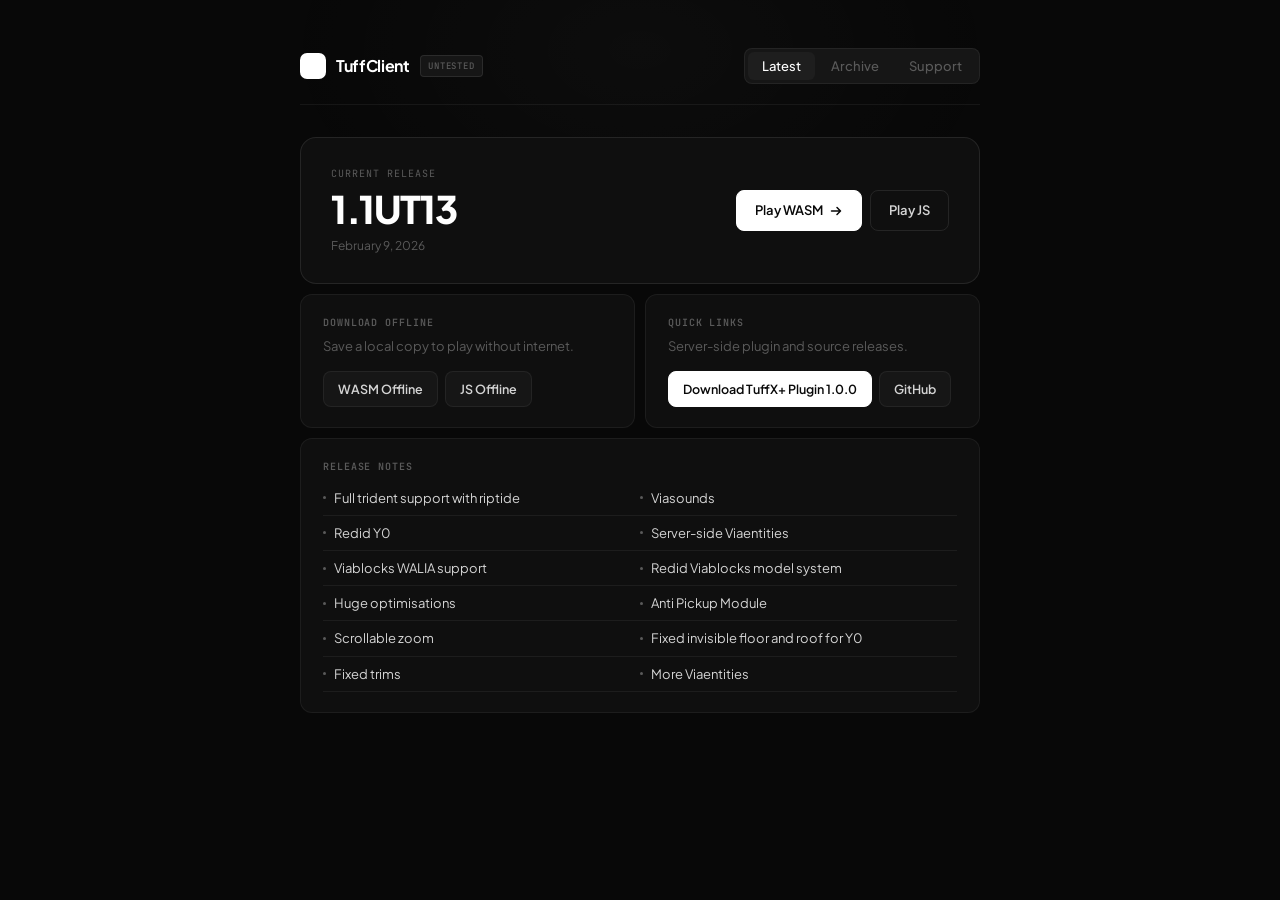
==== index.html @ ddded9ca "Update download link for TuffX+ Plugin" ====
<!doctype html>
<html lang="en">
<head>
  <title>TuffClient</title>
  <meta charset="utf-8" />
  <meta name="viewport" content="width=device-width, initial-scale=1" />
  <link href="https://fonts.googleapis.com/css2?family=Plus+Jakarta+Sans:wght@400;500;600;700;800&family=JetBrains+Mono:wght@400;500&display=swap" rel="stylesheet">
  <link rel="stylesheet" href="files.css" />
  <script>
    window.va = window.va || function () { (window.vaq = window.vaq || []).push(arguments); };
  </script>
  <script defer src="/_vercel/insights/script.js"></script>
</head>
<body>

  <div class="container">
    <header class="header">
      <div class="logo-row">
        <div class="logo-icon"></div>
        <span class="logo">TuffClient</span>
        <span class="logo-pill">UNTESTED</span>
      </div>
      <nav class="nav">
        <button class="nav-btn active" data-section="latest">Latest</button>
        <button class="nav-btn" data-section="archive">Archive</button>
        <button class="nav-btn" data-section="support">Support</button>
      </nav>
    </header>

    <main>

      <section id="latest" class="section active">

        <div class="release-banner">
          <div class="release-banner-left">
            <div class="release-eyebrow">Current release</div>
            <div class="release-ver">1.1UT13</div>
            <div class="release-date">February 9, 2026</div>
          </div>
          <div class="release-actions">
            <a href="files/1_1UT13/WASM/" class="btn btn-primary">
              Play WASM
              <svg width="14" height="14" viewBox="0 0 14 14" fill="none"><path d="M2.5 7h9M8 3.5L11.5 7 8 10.5" stroke="currentColor" stroke-width="1.5" stroke-linecap="round" stroke-linejoin="round"/></svg>
            </a>
            <a href="files/1_1UT13/JS/" class="btn btn-ghost">Play JS</a>
          </div>
        </div>

        <div class="two-col">
          <div class="card">
            <div class="card-title">Download Offline</div>
            <p class="card-desc">Save a local copy to play without internet.</p>
            <div class="btn-group">
              <a href="files/1_1UT13/WASM/Tuff_Client_Offline_WASM.html" download class="btn btn-sm">WASM Offline</a>
              <a href="files/1_1UT13/JS/Tuff_Client_JS.html" download class="btn btn-sm">JS Offline</a>
            </div>
          </div>
          <div class="card">
            <div class="card-title">Quick Links</div>
            <p class="card-desc">Server-side plugin and source releases.</p>
            <div class="btn-group">
              <a href="https://github.com/TuffNetwork/TuffXPlus/releases/download/1.0.0/TuffXPlus-1.0.0.jar" download class="btn btn-sm btn-sm--accent">Download TuffX+ Plugin 1.0.0</a>
              <a href="https://github.com/TuffNetwork/Tuff-Client-Builds/releases/tag/1.1UT13" class="btn btn-sm">GitHub</a>
            </div>
          </div>
        </div>

        <div class="card card--notes">
          <div class="card-title">Release Notes</div>
          <ul class="notes">
            <li>Full trident support with riptide</li>
            <li>Redid Y0</li>
            <li>Viablocks WALIA support</li>
            <li>Huge optimisations</li>
            <li>Scrollable zoom</li>
            <li>Fixed trims</li>
            <li>Viasounds</li>
            <li>Server-side Viaentities</li>
            <li>Redid Viablocks model system</li>
            <li>Anti Pickup Module</li>
            <li>Fixed invisible floor and roof for Y0</li>
            <li>More Viaentities</li>
          </ul>
        </div>

      </section>

      <section id="archive" class="section">
        <div class="section-heading">Archived Builds</div>
        <div class="archive-list">
          <a href="files/1_1UT12/WASM/" class="archive-row"><span class="av">1.1UT12</span><span class="at">WASM</span><span class="aa">↗</span></a>
          <a href="files/1_1UT11/WASM/" class="archive-row"><span class="av">1.1UT11</span><span class="at">WASM</span><span class="aa">↗</span></a>
          <a href="files/1_1UD10/WASM/" class="archive-row"><span class="av">1.1UD10</span><span class="at">WASM</span><span class="aa">↗</span></a>
          <a href="files/1_1UT9/WASM/"  class="archive-row"><span class="av">1.1UT9</span><span class="at">WASM</span><span class="aa">↗</span></a>
          <a href="files/1_1UT8/WASM/"  class="archive-row"><span class="av">1.1UT8</span><span class="at">WASM</span><span class="aa">↗</span></a>
          <a href="files/1_1UT7/WASM/"  class="archive-row"><span class="av">1.1UT7</span><span class="at">WASM</span><span class="aa">↗</span></a>
          <a href="files/1_1UT6/WASM/"  class="archive-row"><span class="av">1.1UT6</span><span class="at">WASM</span><span class="aa">↗</span></a>
          <a href="files/1_1UT6/JS/"    class="archive-row"><span class="av">1.1UT6</span><span class="at">JS</span><span class="aa">↗</span></a>
          <a href="files/1_1UT5/WASM/"  class="archive-row"><span class="av">1.1UT5</span><span class="at">WASM</span><span class="aa">↗</span></a>
          <a href="files/1_1UT5/JS/"    class="archive-row"><span class="av">1.1UT5</span><span class="at">JS</span><span class="aa">↗</span></a>
        </div>
      </section>

      <section id="support" class="section">
        <div class="section-heading">Support</div>
        <div class="support-list">
          <div class="support-card">
            <div class="support-card-top">
              <div class="support-card-title">Having Issues?</div>
            </div>
            <p>Errors or broken behaviour? Clearing your browser cookies usually fixes it.</p>
            <a href="https://support.google.com/accounts/answer/32050?hl=en&co=GENIE.Platform%3DDesktop" class="btn btn-sm">Clear Cookies Guide</a>
          </div>
          <div class="support-card">
            <div class="support-card-top">
              <div class="support-card-title">Report Bugs</div>
            </div>
            <p>Found something broken? Let us know on Discord.</p>
            <a href="https://discord.com/invite/7UnXG6bE3b" class="btn btn-sm btn-sm--accent">Join Discord</a>
          </div>
          <div class="support-card">
            <div class="support-card-top">
              <div class="support-card-title">Self-Hosting</div>
            </div>
            <p>Want to host your own TuffClient instance?</p>
            <a href="https://github.com/TuffNetwork/BrickTesting" class="btn btn-sm">View on GitHub</a>
          </div>
        </div>
      </section>

    </main>
  </div>

  <script>
    document.querySelectorAll('.nav-btn').forEach(function(btn) {
      btn.addEventListener('click', function() {
        document.querySelectorAll('.nav-btn').forEach(function(b) { b.classList.remove('active'); });
        document.querySelectorAll('.section').forEach(function(s) { s.classList.remove('active'); });
        btn.classList.add('active');
        document.getElementById(btn.dataset.section).classList.add('active');
      });
    });

    if ('serviceWorker' in navigator) {
      var swReady = navigator.serviceWorker.register('/sw.js').then(function() {
        if (navigator.serviceWorker.controller) return;
        return new Promise(function(r) {
          navigator.serviceWorker.addEventListener('controllerchange', r, { once: true });
        });
      });
      document.addEventListener('click', function(e) {
        var link = e.target.closest('a[href*="/files/"]');
        if (!link) return;
        e.preventDefault();
        swReady.then(function() { location.href = link.href; });
      });
    }
  </script>
</body>
</html>
---- files.css ----
@import url('https://fonts.googleapis.com/css2?family=Plus+Jakarta+Sans:wght@400;500;600;700;800&family=JetBrains+Mono:wght@400;500&display=swap');

:root {
    --bg:           #080808;
    --surface:      #0f0f0f;
    --surface-2:    #161616;
    --surface-3:    #1e1e1e;
    --border:       rgba(255,255,255,0.06);
    --border-mid:   rgba(255,255,255,0.09);
    --border-hover: rgba(255,255,255,0.14);

    --text:         #d4d4d4;
    --text-muted:   #5a5a5a;
    --text-dim:     #333;
    --text-invert:  #080808;

    --white:        #ffffff;
    --off-white:    #e8e8e8;

    --r:      8px;
    --r-lg:   12px;
    --r-xl:   16px;
    --ease:   0.16s ease;
}

*, *::before, *::after { box-sizing: border-box; margin: 0; padding: 0; }
html { -webkit-font-smoothing: antialiased; }

body {
    min-height: 100vh;
    background: var(--bg);
    font-family: 'Plus Jakarta Sans', system-ui, sans-serif;
    color: var(--text);
    line-height: 1.6;
    display: flex;
    justify-content: center;
    align-items: flex-start;
    padding: 48px 20px 80px;
    position: relative;
}

body::before {
    content: '';
    position: fixed;
    top: -200px;
    left: 50%;
    transform: translateX(-50%);
    width: 800px;
    height: 500px;
    background: radial-gradient(ellipse at center, rgba(255,255,255,0.025) 0%, transparent 65%);
    pointer-events: none;
}

.container {
    width: 100%;
    max-width: 680px;
    animation: up 0.4s cubic-bezier(0.22,1,0.36,1) both;
}

@keyframes up {
    from { opacity: 0; transform: translateY(14px); }
    to   { opacity: 1; transform: translateY(0); }
}

.header {
    display: flex;
    align-items: center;
    justify-content: space-between;
    margin-bottom: 32px;
    padding-bottom: 20px;
    border-bottom: 1px solid var(--border);
    gap: 12px;
    flex-wrap: wrap;
}

.logo-row {
    display: flex;
    align-items: center;
    gap: 10px;
}

.logo-icon {
    width: 26px;
    height: 26px;
    border-radius: 7px;
    background: var(--white);
    flex-shrink: 0;
}

.logo {
    font-size: 16px;
    font-weight: 700;
    color: var(--white);
    letter-spacing: -0.02em;
}

.logo-pill {
    font-family: 'JetBrains Mono', monospace;
    font-size: 9px;
    font-weight: 500;
    letter-spacing: 0.1em;
    color: var(--text-muted);
    background: var(--surface-2);
    border: 1px solid var(--border-mid);
    padding: 3px 7px;
    border-radius: 4px;
    text-transform: uppercase;
}

.nav {
    display: flex;
    gap: 2px;
    background: var(--surface-2);
    border: 1px solid var(--border);
    border-radius: var(--r);
    padding: 3px;
}

.nav-btn {
    appearance: none;
    background: transparent;
    border: none;
    padding: 6px 14px;
    font-family: 'Plus Jakarta Sans', sans-serif;
    font-size: 13px;
    font-weight: 500;
    color: var(--text-muted);
    border-radius: 6px;
    cursor: pointer;
    transition: background var(--ease), color var(--ease);
    white-space: nowrap;
}

.nav-btn:hover { color: var(--text); }

.nav-btn.active {
    background: var(--surface-3);
    color: var(--white);
}

.section { display: none; }
.section.active {
    display: block;
    animation: sectionIn 0.2s ease both;
}

@keyframes sectionIn {
    from { opacity: 0; transform: translateY(4px); }
    to   { opacity: 1; transform: translateY(0); }
}

.release-banner {
    background: var(--surface);
    border: 1px solid var(--border-mid);
    border-radius: var(--r-xl);
    padding: 28px 30px;
    display: flex;
    align-items: center;
    justify-content: space-between;
    gap: 20px;
    margin-bottom: 10px;
    flex-wrap: wrap;
    position: relative;
    overflow: hidden;
}

.release-banner::after {
    content: '';
    position: absolute;
    top: -1px; left: 0; right: 0;
    height: 1px;
    background: linear-gradient(90deg, transparent 10%, rgba(255,255,255,0.1) 50%, transparent 90%);
}

.release-eyebrow {
    font-family: 'JetBrains Mono', monospace;
    font-size: 10px;
    letter-spacing: 0.1em;
    text-transform: uppercase;
    color: var(--text-muted);
    margin-bottom: 8px;
}

.release-ver {
    font-size: 38px;
    font-weight: 800;
    color: var(--white);
    letter-spacing: -0.03em;
    line-height: 1;
    margin-bottom: 8px;
}

.release-date {
    font-size: 12px;
    color: var(--text-muted);
    font-weight: 400;
}

.release-actions {
    display: flex;
    gap: 8px;
    flex-shrink: 0;
    align-items: center;
}

.two-col {
    display: grid;
    grid-template-columns: 1fr 1fr;
    gap: 10px;
    margin-bottom: 10px;
}

.card {
    background: var(--surface);
    border: 1px solid var(--border);
    border-radius: var(--r-lg);
    padding: 20px 22px;
    transition: border-color var(--ease);
}

.card:hover { border-color: var(--border-mid); }

.card--notes { margin-bottom: 0; }

.card-title {
    font-size: 12px;
    font-weight: 600;
    color: var(--white);
    letter-spacing: 0.01em;
    margin-bottom: 6px;
    text-transform: uppercase;
    font-family: 'JetBrains Mono', monospace;
    font-size: 10px;
    letter-spacing: 0.09em;
    color: var(--text-muted);
}

.card-desc {
    font-size: 13px;
    color: var(--text-muted);
    margin-bottom: 14px;
    font-weight: 400;
    line-height: 1.5;
}

.btn-group {
    display: flex;
    gap: 7px;
    flex-wrap: wrap;
}

.notes {
    list-style: none;
    columns: 2;
    column-gap: 0;
}

.notes li {
    font-size: 13px;
    color: var(--text);
    padding: 8px 16px 8px 0;
    border-bottom: 1px solid var(--border);
    break-inside: avoid;
    display: flex;
    align-items: center;
    gap: 8px;
    line-height: 1.4;
    transition: color var(--ease);
}

.notes li:hover { color: var(--white); }

.notes li::before {
    content: '';
    width: 3px;
    height: 3px;
    border-radius: 50%;
    background: var(--text-muted);
    flex-shrink: 0;
}

.btn {
    display: inline-flex;
    align-items: center;
    gap: 6px;
    padding: 9px 18px;
    font-family: 'Plus Jakarta Sans', sans-serif;
    font-size: 13px;
    font-weight: 600;
    text-decoration: none;
    border-radius: var(--r);
    border: 1px solid transparent;
    white-space: nowrap;
    cursor: pointer;
    transition: background var(--ease), border-color var(--ease), color var(--ease), box-shadow var(--ease), transform 0.12s ease;
}

.btn:active { transform: scale(0.97); }

.btn-primary {
    background: var(--white);
    color: var(--text-invert);
    border-color: var(--white);
}

.btn-primary:hover {
    background: var(--off-white);
    box-shadow: 0 0 28px rgba(255,255,255,0.1);
}

.btn-ghost {
    background: transparent;
    color: var(--text);
    border-color: var(--border-mid);
}

.btn-ghost:hover {
    background: var(--surface-2);
    border-color: var(--border-hover);
}

.btn-sm {
    padding: 7px 14px;
    font-size: 12.5px;
    background: var(--surface-2);
    color: var(--text);
    border-color: var(--border);
    border-radius: var(--r);
}

.btn-sm:hover {
    background: var(--surface-3);
    border-color: var(--border-mid);
    transform: translateY(-1px);
}

.btn-sm--accent {
    background: var(--white);
    color: var(--text-invert);
    border-color: var(--white);
}

.btn-sm--accent:hover {
    background: var(--off-white);
    box-shadow: 0 0 20px rgba(255,255,255,0.08);
}

.section-heading {
    font-size: 11px;
    font-family: 'JetBrains Mono', monospace;
    letter-spacing: 0.1em;
    text-transform: uppercase;
    color: var(--text-muted);
    margin-bottom: 14px;
}

.archive-list {
    background: var(--surface);
    border: 1px solid var(--border);
    border-radius: var(--r-lg);
    overflow: hidden;
}

.archive-row {
    display: flex;
    align-items: center;
    padding: 14px 20px;
    border-bottom: 1px solid var(--border);
    text-decoration: none;
    transition: background var(--ease);
    gap: 12px;
}

.archive-row:last-child { border-bottom: none; }

.archive-row:hover { background: var(--surface-2); }

.archive-row:hover .aa { opacity: 1; color: var(--white); }

.av {
    font-family: 'JetBrains Mono', monospace;
    font-size: 13px;
    font-weight: 500;
    color: var(--white);
    flex: 1;
}

.at {
    font-family: 'JetBrains Mono', monospace;
    font-size: 11px;
    color: var(--text-muted);
    background: var(--surface-2);
    border: 1px solid var(--border);
    padding: 2px 8px;
    border-radius: 4px;
    letter-spacing: 0.06em;
}

.aa {
    font-size: 14px;
    color: var(--text-dim);
    opacity: 0.4;
    transition: color var(--ease), opacity var(--ease);
    margin-left: 4px;
}

.support-list {
    display: flex;
    flex-direction: column;
    gap: 8px;
}

.support-card {
    background: var(--surface);
    border: 1px solid var(--border);
    border-radius: var(--r-lg);
    padding: 20px 22px;
    transition: border-color var(--ease);
}

.support-card:hover { border-color: var(--border-mid); }

.support-card-title {
    font-size: 14px;
    font-weight: 700;
    color: var(--white);
    margin-bottom: 6px;
    letter-spacing: -0.01em;
}

.support-card p {
    font-size: 13px;
    color: var(--text-muted);
    margin-bottom: 14px;
    line-height: 1.55;
    font-weight: 400;
}

@media (max-width: 520px) {
    body { padding: 24px 16px 60px; }
    .two-col { grid-template-columns: 1fr; }
    .notes { columns: 1; }
    .header { flex-direction: column; align-items: flex-start; }
    .release-banner { flex-direction: column; align-items: flex-start; }
    .release-ver { font-size: 28px; }
}
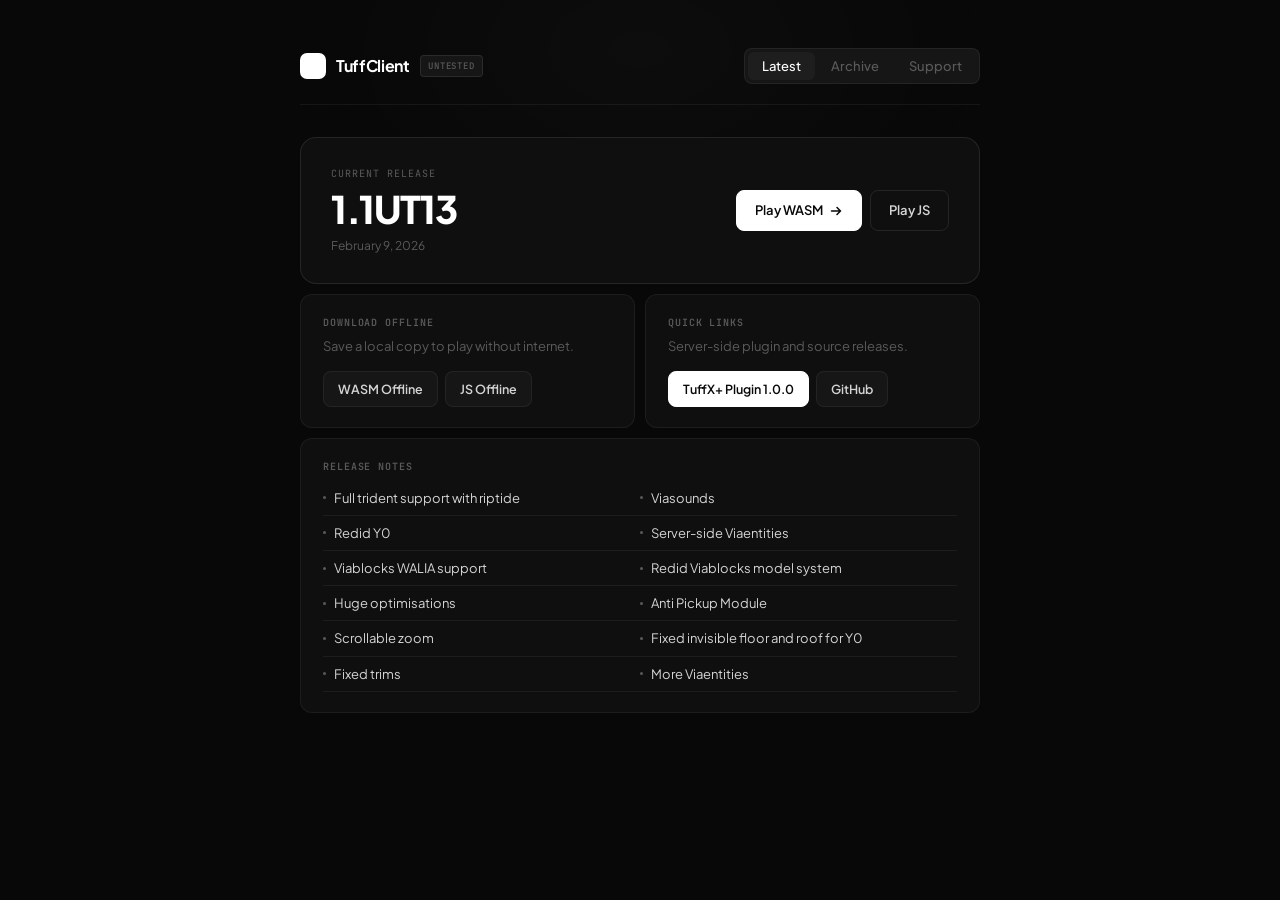
==== commit fe48fbf5: "Update index.html" ====
--- a/index.html
+++ b/index.html
@@ -59,7 +59,7 @@
             <div class="card-title">Quick Links</div>
             <p class="card-desc">Server-side plugin and source releases.</p>
             <div class="btn-group">
-              <a href="https://github.com/TuffNetwork/TuffXPlus/releases/download/1.0.0/TuffXPlus-1.0.0.jar" download class="btn btn-sm btn-sm--accent">Download TuffX+ Plugin 1.0.0</a>
+              <a href="https://github.com/TuffNetwork/TuffXPlus/releases/download/1.0.0/TuffXPlus-1.0.0.jar" download class="btn btn-sm btn-sm--accent">TuffX+ Plugin 1.0.0</a>
               <a href="https://github.com/TuffNetwork/Tuff-Client-Builds/releases/tag/1.1UT13" class="btn btn-sm">GitHub</a>
             </div>
           </div>
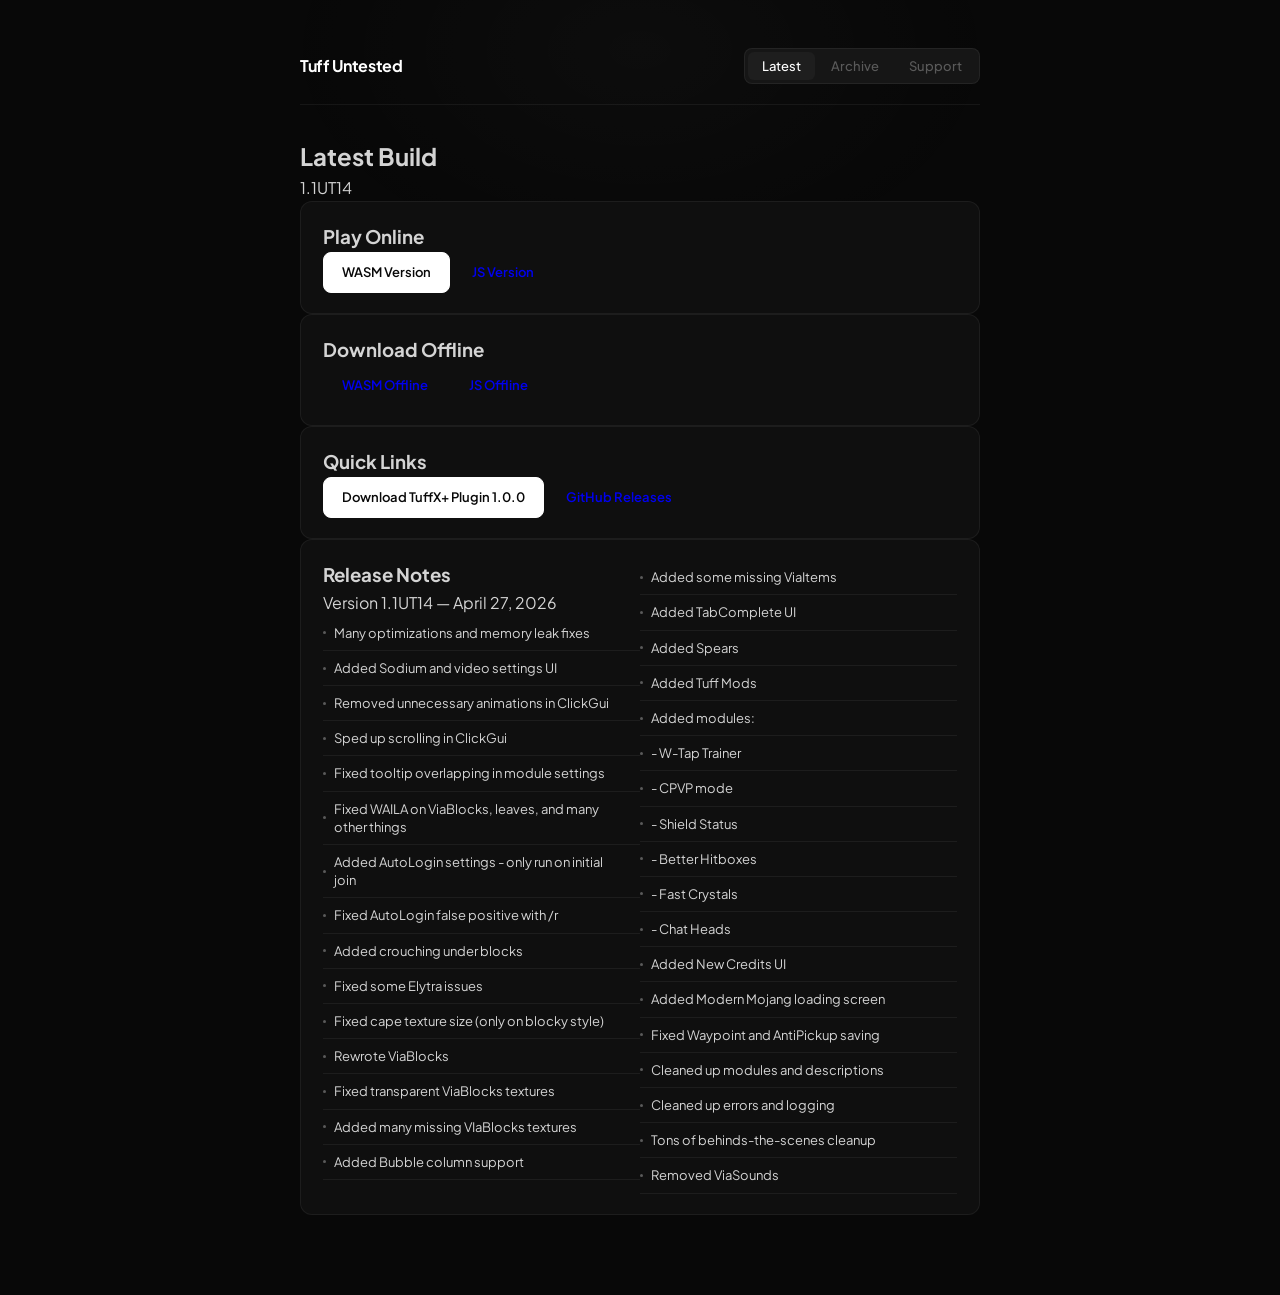
==== commit 3c06a652: "UT14!!!" ====
--- a/index.html
+++ b/index.html
@@ -1,25 +1,17 @@
 <!doctype html>
 <html lang="en">
+
 <head>
   <title>TuffClient</title>
   <meta charset="utf-8" />
-  <meta name="viewport" content="width=device-width, initial-scale=1" />
-  <link href="https://fonts.googleapis.com/css2?family=Plus+Jakarta+Sans:wght@400;500;600;700;800&family=JetBrains+Mono:wght@400;500&display=swap" rel="stylesheet">
-  <link rel="stylesheet" href="files.css" />
-  <script>
-    window.va = window.va || function () { (window.vaq = window.vaq || []).push(arguments); };
-  </script>
-  <script defer src="/_vercel/insights/script.js"></script>
+  <link href="https://fonts.googleapis.com/css2?family=Inter:wght@400;500;600&display=swap" rel="stylesheet">
+  <link type="text/css" rel="stylesheet" href="files.css" />
 </head>
+
 <body>
-
   <div class="container">
     <header class="header">
-      <div class="logo-row">
-        <div class="logo-icon"></div>
-        <span class="logo">TuffClient</span>
-        <span class="logo-pill">UNTESTED</span>
-      </div>
+      <h1 class="logo">Tuff Untested</h1>
       <nav class="nav">
         <button class="nav-btn active" data-section="latest">Latest</button>
         <button class="nav-btn" data-section="archive">Archive</button>
@@ -28,133 +20,185 @@
     </header>
 
     <main>
-
       <section id="latest" class="section active">
-
-        <div class="release-banner">
-          <div class="release-banner-left">
-            <div class="release-eyebrow">Current release</div>
-            <div class="release-ver">1.1UT13</div>
-            <div class="release-date">February 9, 2026</div>
-          </div>
-          <div class="release-actions">
-            <a href="files/1_1UT13/WASM/" class="btn btn-primary">
-              Play WASM
-              <svg width="14" height="14" viewBox="0 0 14 14" fill="none"><path d="M2.5 7h9M8 3.5L11.5 7 8 10.5" stroke="currentColor" stroke-width="1.5" stroke-linecap="round" stroke-linejoin="round"/></svg>
-            </a>
-            <a href="files/1_1UT13/JS/" class="btn btn-ghost">Play JS</a>
-          </div>
-        </div>
-
-        <div class="two-col">
-          <div class="card">
-            <div class="card-title">Download Offline</div>
-            <p class="card-desc">Save a local copy to play without internet.</p>
-            <div class="btn-group">
-              <a href="files/1_1UT13/WASM/Tuff_Client_Offline_WASM.html" download class="btn btn-sm">WASM Offline</a>
-              <a href="files/1_1UT13/JS/Tuff_Client_JS.html" download class="btn btn-sm">JS Offline</a>
-            </div>
-          </div>
-          <div class="card">
-            <div class="card-title">Quick Links</div>
-            <p class="card-desc">Server-side plugin and source releases.</p>
-            <div class="btn-group">
-              <a href="https://github.com/TuffNetwork/TuffXPlus/releases/download/1.0.0/TuffXPlus-1.0.0.jar" download class="btn btn-sm btn-sm--accent">TuffX+ Plugin 1.0.0</a>
-              <a href="https://github.com/TuffNetwork/Tuff-Client-Builds/releases/tag/1.1UT13" class="btn btn-sm">GitHub</a>
-            </div>
-          </div>
-        </div>
-
-        <div class="card card--notes">
-          <div class="card-title">Release Notes</div>
-          <ul class="notes">
-            <li>Full trident support with riptide</li>
-            <li>Redid Y0</li>
-            <li>Viablocks WALIA support</li>
-            <li>Huge optimisations</li>
-            <li>Scrollable zoom</li>
-            <li>Fixed trims</li>
-            <li>Viasounds</li>
-            <li>Server-side Viaentities</li>
-            <li>Redid Viablocks model system</li>
-            <li>Anti Pickup Module</li>
-            <li>Fixed invisible floor and roof for Y0</li>
-            <li>More Viaentities</li>
+        <div class="section-header">
+          <h2>Latest Build</h2>
+          <span class="badge">1.1UT14</span>
+        </div>
+        
+        <div class="card">
+          <h3>Play Online</h3>
+          <div class="link-group">
+            <a href="files/1_1UT14/WASM/" class="btn btn-primary">WASM Version</a>
+            <a href="files/1_1UT14/JS/" class="btn btn-secondary">JS Version</a>
+          </div>
+        </div>
+
+        <div class="card">
+          <h3>Download Offline</h3>
+          <div class="link-group">
+            <a href="files/1_1UT14/WASM/Tuff_Client_Offline_WASM.html" download class="btn btn-secondary">WASM Offline</a>
+            <a href="files/1_1UT14/JS/Tuff_Client_JS.html" download class="btn btn-secondary">JS Offline</a>
+          </div>
+        </div>
+
+        <div class="card">
+          <h3>Quick Links</h3>
+          <div class="link-group">
+            <a href="https://github.com/TuffNetwork/TuffXPlus/releases/download/1.0.0/TuffXPlus-1.0.0.jar" download class="btn btn-primary">Download TuffX+ Plugin 1.0.0</a>
+            <a href="https://github.com/TuffNetwork/Tuff-Client-Builds/releases/tag/1.1UT14" class="btn btn-secondary">GitHub Releases</a>
+          </div>
+        </div>
+
+        <div class="card notes">
+          <h3>Release Notes</h3>
+          <p class="version-info">Version 1.1UT14 — April 27, 2026</p>
+          <ul>
+            <li>Many optimizations and memory leak fixes</li>
+            <li>Added Sodium and video settings UI</li>
+            <li>Removed unnecessary animations in ClickGui</li>
+            <li>Sped up scrolling in ClickGui</li>
+            <li>Fixed tooltip overlapping in module settings</li>
+            <li>Fixed WAILA on ViaBlocks, leaves, and many other things</li>
+            <li>Added AutoLogin settings - only run on initial join</li>
+            <li>Fixed AutoLogin false positive with /r</li>
+            <li>Added crouching under blocks</li>
+            <li>Fixed some Elytra issues</li>
+            <li>Fixed cape texture size (only on blocky style)</li>
+            <li>Rewrote ViaBlocks</li>
+            <li>Fixed transparent ViaBlocks textures</li>
+            <li>Added many missing VIaBlocks textures</li>
+            <li>Added Bubble column support</li>
+            <li>Added some missing ViaItems</li>
+            <li>Added TabComplete UI</li>
+            <li>Added Spears</li>
+            <li>Added Tuff Mods</li>
+            <li>Added modules:</li>
+            <li>- W-Tap Trainer</li>
+            <li>- CPVP mode</li>
+            <li>- Shield Status</li>
+            <li>- Better Hitboxes</li>
+            <li>- Fast Crystals</li>
+            <li>- Chat Heads</li>
+            <li>Added New Credits UI</li>
+            <li>Added Modern Mojang loading screen</li>
+            <li>Fixed Waypoint and AntiPickup saving</li>
+            <li>Cleaned up modules and descriptions</li>
+            <li>Cleaned up errors and logging</li>
+            <li>Tons of behinds-the-scenes cleanup</li>
+            <li>Removed ViaSounds</li>
           </ul>
         </div>
 
       </section>
 
       <section id="archive" class="section">
-        <div class="section-heading">Archived Builds</div>
-        <div class="archive-list">
-          <a href="files/1_1UT12/WASM/" class="archive-row"><span class="av">1.1UT12</span><span class="at">WASM</span><span class="aa">↗</span></a>
-          <a href="files/1_1UT11/WASM/" class="archive-row"><span class="av">1.1UT11</span><span class="at">WASM</span><span class="aa">↗</span></a>
-          <a href="files/1_1UD10/WASM/" class="archive-row"><span class="av">1.1UD10</span><span class="at">WASM</span><span class="aa">↗</span></a>
-          <a href="files/1_1UT9/WASM/"  class="archive-row"><span class="av">1.1UT9</span><span class="at">WASM</span><span class="aa">↗</span></a>
-          <a href="files/1_1UT8/WASM/"  class="archive-row"><span class="av">1.1UT8</span><span class="at">WASM</span><span class="aa">↗</span></a>
-          <a href="files/1_1UT7/WASM/"  class="archive-row"><span class="av">1.1UT7</span><span class="at">WASM</span><span class="aa">↗</span></a>
-          <a href="files/1_1UT6/WASM/"  class="archive-row"><span class="av">1.1UT6</span><span class="at">WASM</span><span class="aa">↗</span></a>
-          <a href="files/1_1UT6/JS/"    class="archive-row"><span class="av">1.1UT6</span><span class="at">JS</span><span class="aa">↗</span></a>
-          <a href="files/1_1UT5/WASM/"  class="archive-row"><span class="av">1.1UT5</span><span class="at">WASM</span><span class="aa">↗</span></a>
-          <a href="files/1_1UT5/JS/"    class="archive-row"><span class="av">1.1UT5</span><span class="at">JS</span><span class="aa">↗</span></a>
+        <div class="section-header">
+          <h2>Archived Builds</h2>
+        </div>
+        
+        <div class="card">
+          <div class="archive-list">
+            <a href="files/1_1UT13/WASM/" class="archive-item">
+              <span class="version">1.1UT13</span>
+              <span class="type">WASM</span>
+            </a>
+            <a href="files/1_1UT12/WASM/" class="archive-item">
+              <span class="version">1.1UT12</span>
+              <span class="type">WASM</span>
+            </a>
+            <a href="files/1_1UT11/WASM/" class="archive-item">
+              <span class="version">1.1UT11</span>
+              <span class="type">WASM</span>
+            </a>
+            <a href="files/1_1UD10/WASM/" class="archive-item">
+              <span class="version">1.1UD10</span>
+              <span class="type">WASM</span>
+            </a>
+            <a href="files/1_1UT9/WASM/" class="archive-item">
+              <span class="version">1.1UT9</span>
+              <span class="type">WASM</span>
+            </a>
+            <a href="files/1_1UT8/WASM/" class="archive-item">
+              <span class="version">1.1UT8</span>
+              <span class="type">WASM</span>
+            </a>
+            <a href="files/1_1UT7/WASM/" class="archive-item">
+              <span class="version">1.1UT7</span>
+              <span class="type">WASM</span>
+            </a>
+            <a href="files/1_1UT6/WASM/" class="archive-item">
+              <span class="version">1.1UT6</span>
+              <span class="type">WASM</span>
+            </a>
+            <a href="files/1_1UT6/JS/" class="archive-item">
+              <span class="version">1.1UT6</span>
+              <span class="type">JS</span>
+            </a>
+            <a href="files/1_1UT5/WASM/" class="archive-item">
+              <span class="version">1.1UT5</span>
+              <span class="type">WASM</span>
+            </a>
+            <a href="files/1_1UT5/JS/" class="archive-item">
+              <span class="version">1.1UT5</span>
+              <span class="type">JS</span>
+            </a>
+          </div>
         </div>
       </section>
 
       <section id="support" class="section">
-        <div class="section-heading">Support</div>
-        <div class="support-list">
-          <div class="support-card">
-            <div class="support-card-top">
-              <div class="support-card-title">Having Issues?</div>
-            </div>
-            <p>Errors or broken behaviour? Clearing your browser cookies usually fixes it.</p>
-            <a href="https://support.google.com/accounts/answer/32050?hl=en&co=GENIE.Platform%3DDesktop" class="btn btn-sm">Clear Cookies Guide</a>
-          </div>
-          <div class="support-card">
-            <div class="support-card-top">
-              <div class="support-card-title">Report Bugs</div>
-            </div>
-            <p>Found something broken? Let us know on Discord.</p>
-            <a href="https://discord.com/invite/7UnXG6bE3b" class="btn btn-sm btn-sm--accent">Join Discord</a>
-          </div>
-          <div class="support-card">
-            <div class="support-card-top">
-              <div class="support-card-title">Self-Hosting</div>
-            </div>
-            <p>Want to host your own TuffClient instance?</p>
-            <a href="https://github.com/TuffNetwork/BrickTesting" class="btn btn-sm">View on GitHub</a>
-          </div>
+        <div class="section-header">
+          <h2>Support</h2>
+        </div>
+        
+        <div class="card">
+          <h3>Having Issues?</h3>
+          <p>If you're experiencing errors, try clearing your browser cookies first.</p>
+          <a href="https://support.google.com/accounts/answer/32050?hl=en&co=GENIE.Platform%3DDesktop" class="btn btn-secondary">Clear Cookies Guide</a>
+        </div>
+
+        <div class="card">
+          <h3>Report Bugs</h3>
+          <p>Found a bug? Let us know on Discord.</p>
+          <a href="https://discord.com/invite/7UnXG6bE3b" class="btn btn-secondary">Join Discord</a>
+        </div>
+
+        <div class="card">
+          <h3>Self-Hosting</h3>
+          <p>Want to host your own instance?</p>
+          <a href="https://github.com/TuffNetwork/BrickTesting" class="btn btn-secondary">View on GitHub</a>
         </div>
       </section>
-
     </main>
   </div>
 
   <script>
-    document.querySelectorAll('.nav-btn').forEach(function(btn) {
-      btn.addEventListener('click', function() {
-        document.querySelectorAll('.nav-btn').forEach(function(b) { b.classList.remove('active'); });
-        document.querySelectorAll('.section').forEach(function(s) { s.classList.remove('active'); });
+    document.querySelectorAll('.nav-btn').forEach(function (btn) {
+      btn.addEventListener('click', function () {
+        document.querySelectorAll('.nav-btn').forEach(function (b) { b.classList.remove('active'); });
+        document.querySelectorAll('.section').forEach(function (s) { s.classList.remove('active'); });
         btn.classList.add('active');
         document.getElementById(btn.dataset.section).classList.add('active');
       });
     });
 
     if ('serviceWorker' in navigator) {
-      var swReady = navigator.serviceWorker.register('/sw.js').then(function() {
+      var swReady = navigator.serviceWorker.register('/sw.js').then(function () {
         if (navigator.serviceWorker.controller) return;
-        return new Promise(function(r) {
+        return new Promise(function (r) {
           navigator.serviceWorker.addEventListener('controllerchange', r, { once: true });
         });
       });
-      document.addEventListener('click', function(e) {
+
+      document.addEventListener('click', function (e) {
         var link = e.target.closest('a[href*="/files/"]');
         if (!link) return;
         e.preventDefault();
-        swReady.then(function() { location.href = link.href; });
+        swReady.then(function () { location.href = link.href; });
       });
     }
   </script>
 </body>
+
 </html>
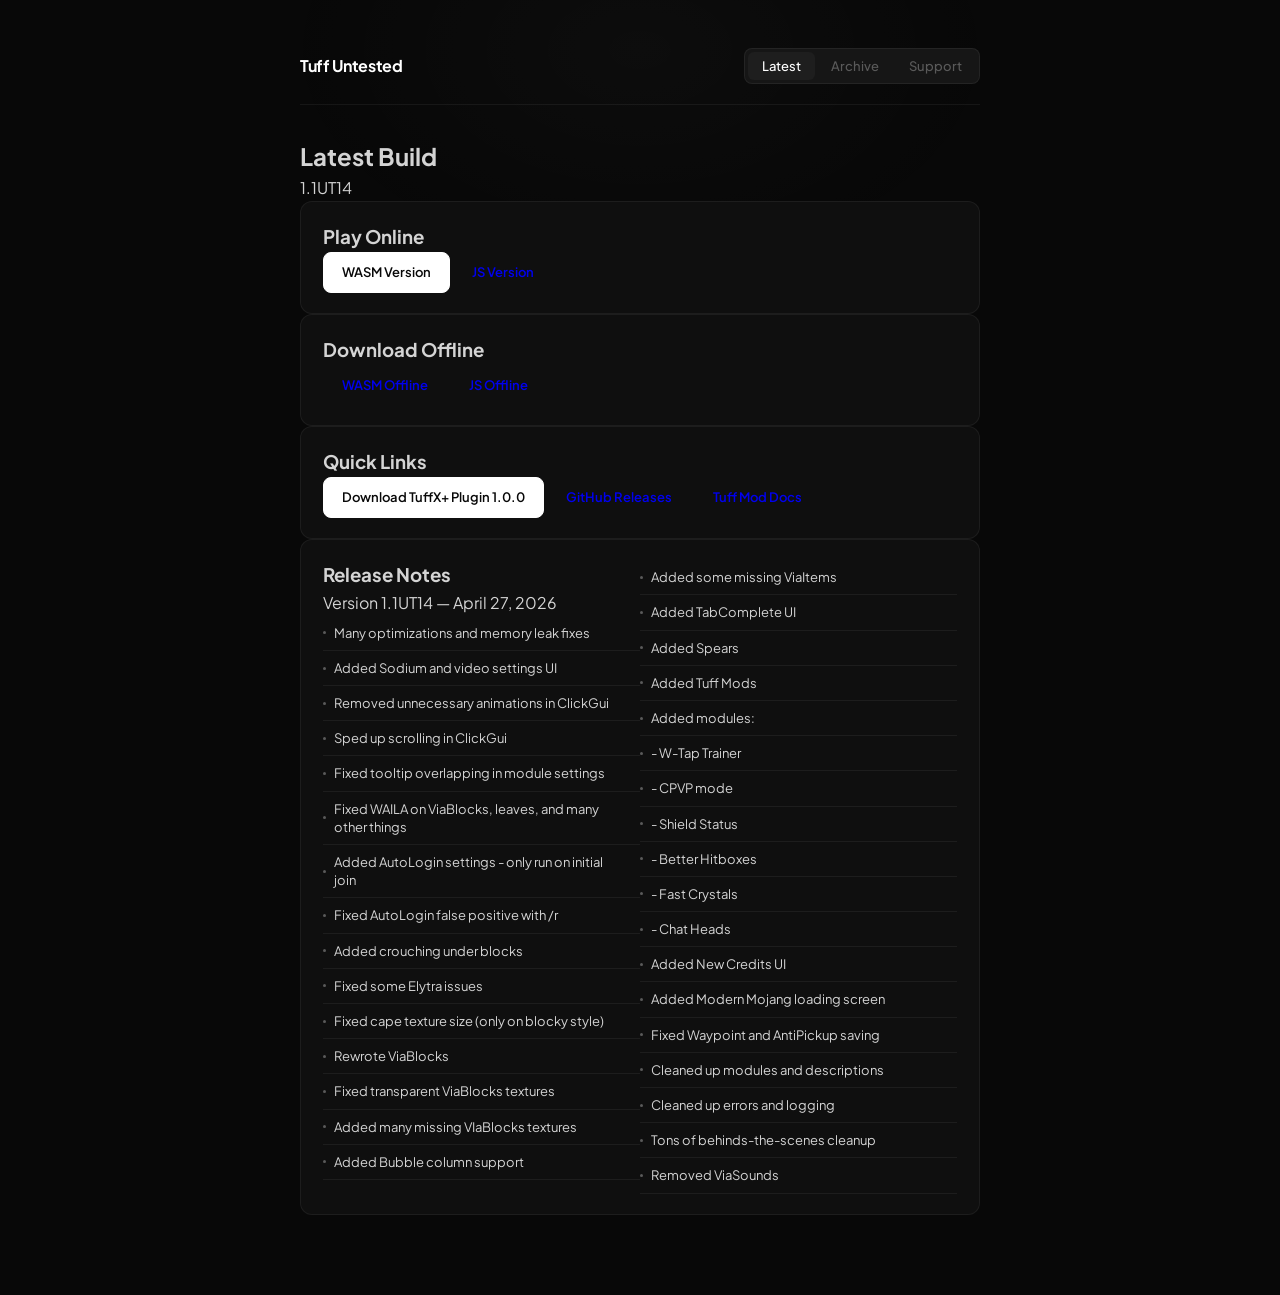
==== commit 3176fbc8: "Add link to Tuff Mod Docs in index.html" ====
--- a/index.html
+++ b/index.html
@@ -30,7 +30,7 @@
           <h3>Play Online</h3>
           <div class="link-group">
             <a href="files/1_1UT14/WASM/" class="btn btn-primary">WASM Version</a>
-            <a href="files/1_1UT14/JS/" class="btn btn-secondary">JS Version</a>
+            <a href="files/1_1UT14/JS/Tuff_Client_JS.html" class="btn btn-secondary">JS Version</a>
           </div>
         </div>
 
@@ -47,6 +47,7 @@
           <div class="link-group">
             <a href="https://github.com/TuffNetwork/TuffXPlus/releases/download/1.0.0/TuffXPlus-1.0.0.jar" download class="btn btn-primary">Download TuffX+ Plugin 1.0.0</a>
             <a href="https://github.com/TuffNetwork/Tuff-Client-Builds/releases/tag/1.1UT14" class="btn btn-secondary">GitHub Releases</a>
+            <a href="https://github.com/TuffNetwork/tufftest/blob/v2/ModDocs.md" class="btn btn-secondary">Tuff Mod Docs</a>
           </div>
         </div>
 
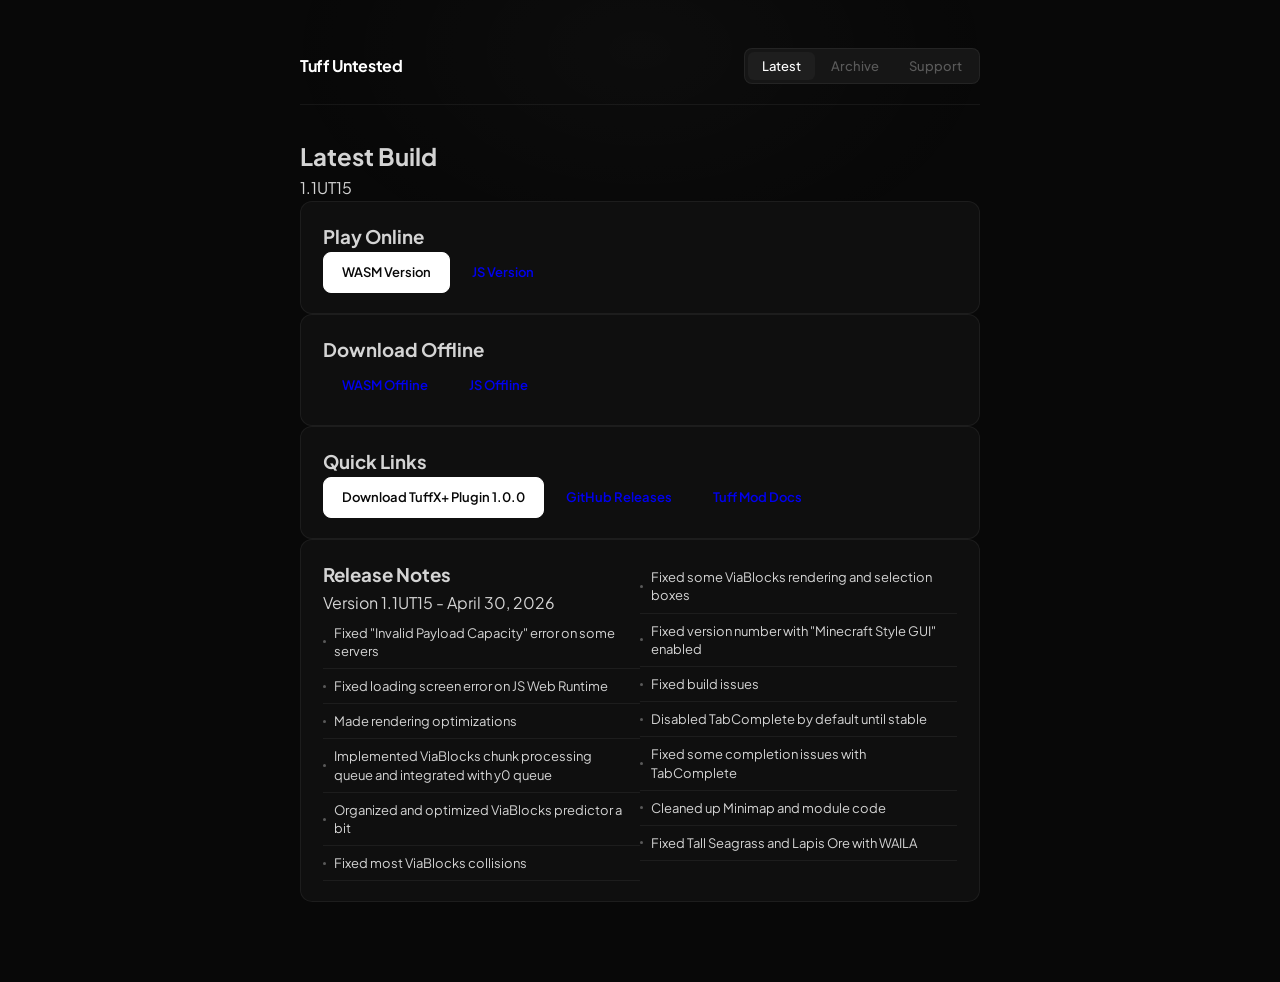
==== commit c5dc8981: "UT15!!" ====
--- a/index.html
+++ b/index.html
@@ -23,14 +23,14 @@
       <section id="latest" class="section active">
         <div class="section-header">
           <h2>Latest Build</h2>
-          <span class="badge">1.1UT14</span>
+          <span class="badge">1.1UT15</span>
         </div>
         
         <div class="card">
           <h3>Play Online</h3>
           <div class="link-group">
-            <a href="files/1_1UT14/WASM/" class="btn btn-primary">WASM Version</a>
-            <a href="files/1_1UT14/JS/Tuff_Client_JS.html" class="btn btn-secondary">JS Version</a>
+            <a href="files/1_1UT15/WASM/" class="btn btn-primary">WASM Version</a>
+            <a href="files/1_1UT15/JS/" class="btn btn-secondary">JS Version</a>
           </div>
         </div>
 
@@ -46,48 +46,28 @@
           <h3>Quick Links</h3>
           <div class="link-group">
             <a href="https://github.com/TuffNetwork/TuffXPlus/releases/download/1.0.0/TuffXPlus-1.0.0.jar" download class="btn btn-primary">Download TuffX+ Plugin 1.0.0</a>
-            <a href="https://github.com/TuffNetwork/Tuff-Client-Builds/releases/tag/1.1UT14" class="btn btn-secondary">GitHub Releases</a>
+            <a href="https://github.com/TuffNetwork/Tuff-Client-Builds/releases/tag/1.1UT15" class="btn btn-secondary">GitHub Releases</a>
             <a href="https://github.com/TuffNetwork/tufftest/blob/v2/ModDocs.md" class="btn btn-secondary">Tuff Mod Docs</a>
           </div>
         </div>
 
         <div class="card notes">
           <h3>Release Notes</h3>
-          <p class="version-info">Version 1.1UT14 — April 27, 2026</p>
+          <p class="version-info">Version 1.1UT15 - April 30, 2026</p>
           <ul>
-            <li>Many optimizations and memory leak fixes</li>
-            <li>Added Sodium and video settings UI</li>
-            <li>Removed unnecessary animations in ClickGui</li>
-            <li>Sped up scrolling in ClickGui</li>
-            <li>Fixed tooltip overlapping in module settings</li>
-            <li>Fixed WAILA on ViaBlocks, leaves, and many other things</li>
-            <li>Added AutoLogin settings - only run on initial join</li>
-            <li>Fixed AutoLogin false positive with /r</li>
-            <li>Added crouching under blocks</li>
-            <li>Fixed some Elytra issues</li>
-            <li>Fixed cape texture size (only on blocky style)</li>
-            <li>Rewrote ViaBlocks</li>
-            <li>Fixed transparent ViaBlocks textures</li>
-            <li>Added many missing VIaBlocks textures</li>
-            <li>Added Bubble column support</li>
-            <li>Added some missing ViaItems</li>
-            <li>Added TabComplete UI</li>
-            <li>Added Spears</li>
-            <li>Added Tuff Mods</li>
-            <li>Added modules:</li>
-            <li>- W-Tap Trainer</li>
-            <li>- CPVP mode</li>
-            <li>- Shield Status</li>
-            <li>- Better Hitboxes</li>
-            <li>- Fast Crystals</li>
-            <li>- Chat Heads</li>
-            <li>Added New Credits UI</li>
-            <li>Added Modern Mojang loading screen</li>
-            <li>Fixed Waypoint and AntiPickup saving</li>
-            <li>Cleaned up modules and descriptions</li>
-            <li>Cleaned up errors and logging</li>
-            <li>Tons of behinds-the-scenes cleanup</li>
-            <li>Removed ViaSounds</li>
+            <li>Fixed "Invalid Payload Capacity" error on some servers</li>
+            <li>Fixed loading screen error on JS Web Runtime</li>
+            <li>Made rendering optimizations</li>
+            <li>Implemented ViaBlocks chunk processing queue and integrated with y0 queue</li>
+            <li>Organized and optimized ViaBlocks predictor a bit</li>
+            <li>Fixed most ViaBlocks collisions</li>
+            <li>Fixed some ViaBlocks rendering and selection boxes</li>
+            <li>Fixed version number with "Minecraft Style GUI" enabled</li>
+            <li>Fixed build issues</li>
+            <li>Disabled TabComplete by default until stable</li>
+            <li>Fixed some completion issues with TabComplete</li>
+            <li>Cleaned up Minimap and module code</li>
+            <li>Fixed Tall Seagrass and Lapis Ore with WAILA</li>
           </ul>
         </div>
 
@@ -100,6 +80,10 @@
         
         <div class="card">
           <div class="archive-list">
+            <a href="files/1_1UT14/WASM/" class="archive-item">
+              <span class="version">1.1UT14</span>
+              <span class="type">WASM</span>
+            </a>
             <a href="files/1_1UT13/WASM/" class="archive-item">
               <span class="version">1.1UT13</span>
               <span class="type">WASM</span>
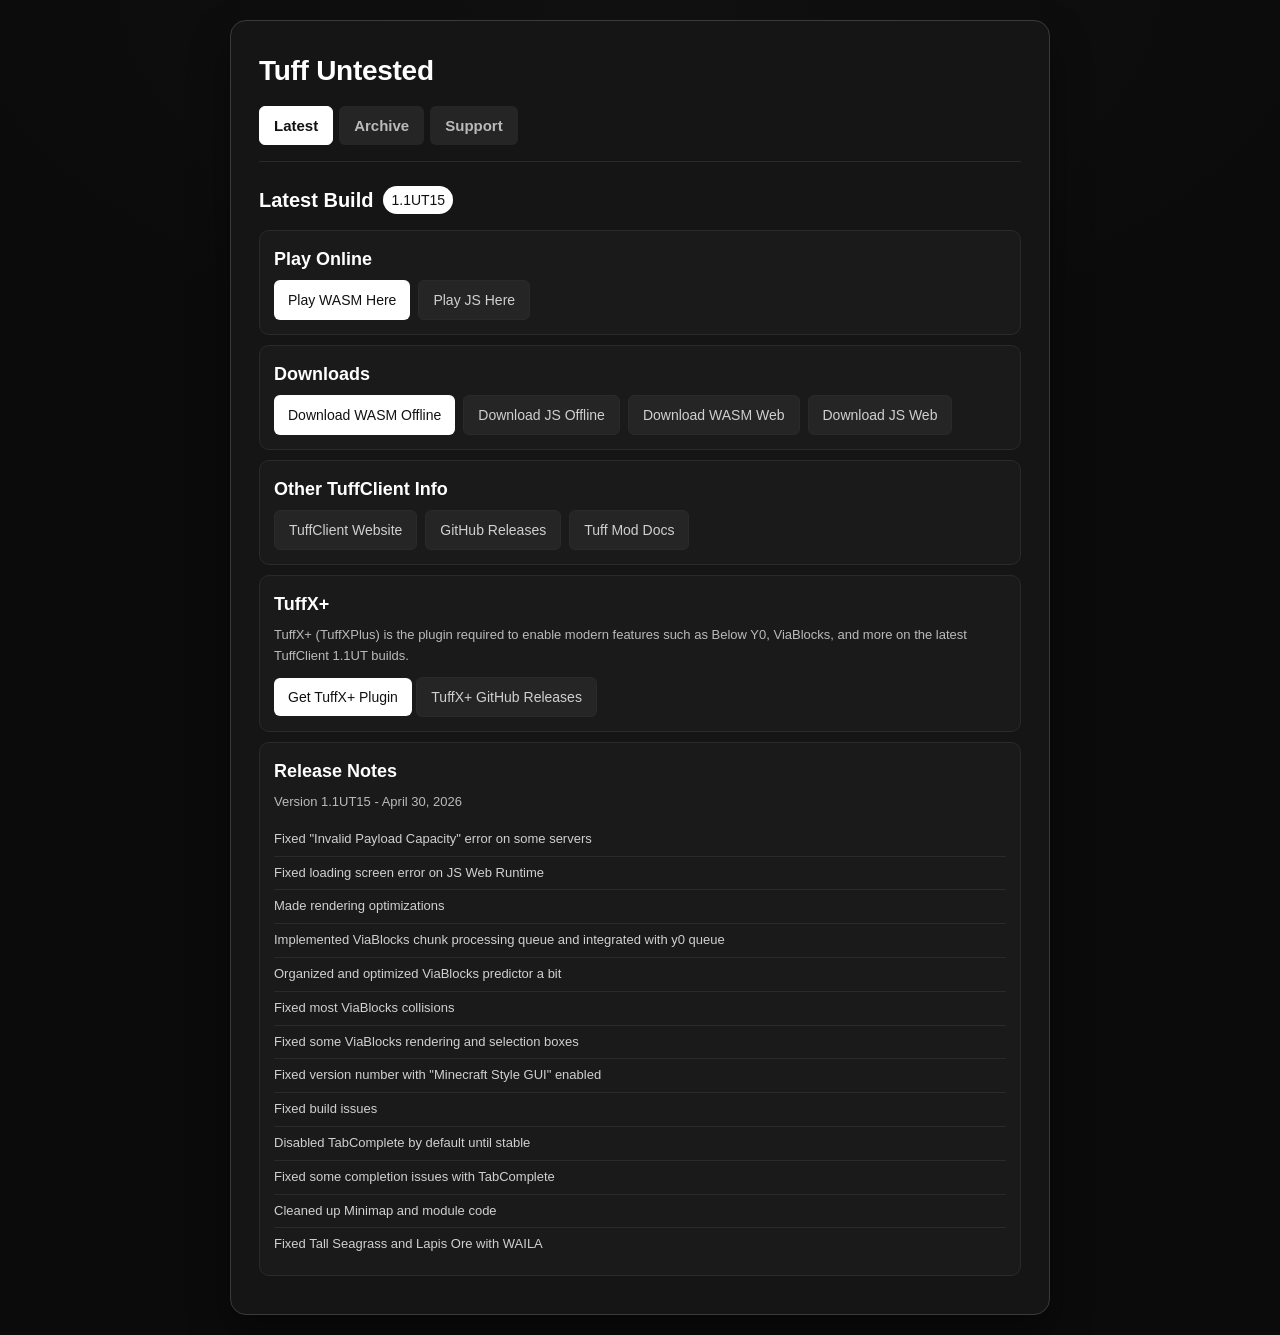
==== commit fc5f9eb2: "Update styles, update info, links, and support Query param added to stylesheet to reload latest, byp" ====
--- a/index.html
+++ b/index.html
@@ -5,7 +5,7 @@
   <title>TuffClient</title>
   <meta charset="utf-8" />
   <link href="https://fonts.googleapis.com/css2?family=Inter:wght@400;500;600&display=swap" rel="stylesheet">
-  <link type="text/css" rel="stylesheet" href="files.css" />
+  <link type="text/css" rel="stylesheet" href="files.css?v=2" />
 </head>
 
 <body>
@@ -29,26 +29,35 @@
         <div class="card">
           <h3>Play Online</h3>
           <div class="link-group">
-            <a href="files/1_1UT15/WASM/" class="btn btn-primary">WASM Version</a>
-            <a href="files/1_1UT15/JS/" class="btn btn-secondary">JS Version</a>
-          </div>
-        </div>
-
-        <div class="card">
-          <h3>Download Offline</h3>
+            <a href="files/1_1UT15/WASM/" class="btn btn-primary">Play WASM Here</a>
+            <a href="files/1_1UT15/JS/" class="btn btn-secondary">Play JS Here</a>
+          </div>
+        </div>
+
+        <div class="card">
+          <h3>Downloads</h3>
           <div class="link-group">
-            <a href="files/1_1UT14/WASM/Tuff_Client_Offline_WASM.html" download class="btn btn-secondary">WASM Offline</a>
-            <a href="files/1_1UT14/JS/Tuff_Client_JS.html" download class="btn btn-secondary">JS Offline</a>
-          </div>
-        </div>
-
-        <div class="card">
-          <h3>Quick Links</h3>
+            <a href="files/1_1UT15/WASM/Tuff_Client_Offline_WASM.html" download class="btn btn-primary">Download WASM Offline</a>
+            <a href="files/1_1UT15/JS/Tuff_Client_JS.html" download class="btn btn-secondary">Download JS Offline</a>
+            <a href="files/1_1UT15/WASM/WASM.zip" download class="btn btn-secondary">Download WASM Web</a>
+            <a href="files/1_1UT15/JS/JS.zip" download class="btn btn-secondary">Download JS Web</a>
+          </div>
+        </div>
+
+        <div class="card">
+          <h3>Other TuffClient Info</h3>
           <div class="link-group">
-            <a href="https://github.com/TuffNetwork/TuffXPlus/releases/download/1.0.0/TuffXPlus-1.0.0.jar" download class="btn btn-primary">Download TuffX+ Plugin 1.0.0</a>
-            <a href="https://github.com/TuffNetwork/Tuff-Client-Builds/releases/tag/1.1UT15" class="btn btn-secondary">GitHub Releases</a>
-            <a href="https://github.com/TuffNetwork/tufftest/blob/v2/ModDocs.md" class="btn btn-secondary">Tuff Mod Docs</a>
-          </div>
+            <a href="https://tuffclient.com" class="btn btn-secondary">TuffClient Website</a>
+            <a href="https://github.com/TuffNetwork/Tuff-Client-Builds/releases/tag/1.1UT15" target="_blank" class="btn btn-secondary">GitHub Releases</a>
+            <a href="https://github.com/TuffNetwork/tufftest/blob/v2/ModDocs.md" target="_blank" class="btn btn-secondary">Tuff Mod Docs</a>
+          </div>
+        </div>
+
+        <div class="card">
+          <h3>TuffX+</h3>
+            <p>TuffX+ (TuffXPlus) is the plugin required to enable modern features such as Below Y0, ViaBlocks, and more on the latest TuffClient 1.1UT builds.</p>
+            <a href="https://modrinth.com/plugin/tuffxplus" target="_blank" class="btn btn-primary">Get TuffX+ Plugin</a>
+            <a href="https://github.com/TuffNetwork/TuffXPlus/releases" target="_blank" class="btn btn-secondary">TuffX+ GitHub Releases</a>
         </div>
 
         <div class="card notes">
@@ -139,20 +148,23 @@
         
         <div class="card">
           <h3>Having Issues?</h3>
-          <p>If you're experiencing errors, try clearing your browser cookies first.</p>
-          <a href="https://support.google.com/accounts/answer/32050?hl=en&co=GENIE.Platform%3DDesktop" class="btn btn-secondary">Clear Cookies Guide</a>
+          <p>If you're experiencing lag, try adjusting your graphics settings and lowering your render distance.</p>
+          <p>If you're experiencing crashes, first try closing extra tabs. If crashes continue, try clearing your browser cookies and lowering your render distance.</p>
+          <p>If you continue to  have issues, ask in our Discord.</p>
+          <a href="https://support.google.com/accounts/answer/32050?hl=en&co=GENIE.Platform%3DDesktop" target="_blank" class="btn btn-secondary">Clear Cookies Guide</a>
+          <a href="https://discord.gg/dGSkF3wvqX" target="_blank" class="btn btn-secondary">Join Discord</a>
         </div>
 
         <div class="card">
           <h3>Report Bugs</h3>
-          <p>Found a bug? Let us know on Discord.</p>
-          <a href="https://discord.com/invite/7UnXG6bE3b" class="btn btn-secondary">Join Discord</a>
+          <p>Found a bug? Create an issue on GitHub.</p>
+          <a href="https://github.com/TuffNetwork/Tuff-Client-Builds/issues/new?template=bug.yml" target="_blank" class="btn btn-secondary">Create Issue</a>
         </div>
 
         <div class="card">
           <h3>Self-Hosting</h3>
           <p>Want to host your own instance?</p>
-          <a href="https://github.com/TuffNetwork/BrickTesting" class="btn btn-secondary">View on GitHub</a>
+          <a href="https://github.com/TuffNetwork/tufftest" target="_blank" class="btn btn-secondary">View on GitHub</a>
         </div>
       </section>
     </main>
--- a/files.css
+++ b/files.css
@@ -1,446 +1,246 @@
-@import url('https://fonts.googleapis.com/css2?family=Plus+Jakarta+Sans:wght@400;500;600;700;800&family=JetBrains+Mono:wght@400;500&display=swap');
-
 :root {
-    --bg:           #080808;
-    --surface:      #0f0f0f;
-    --surface-2:    #161616;
-    --surface-3:    #1e1e1e;
-    --border:       rgba(255,255,255,0.06);
-    --border-mid:   rgba(255,255,255,0.09);
-    --border-hover: rgba(255,255,255,0.14);
-
-    --text:         #d4d4d4;
-    --text-muted:   #5a5a5a;
-    --text-dim:     #333;
-    --text-invert:  #080808;
-
-    --white:        #ffffff;
-    --off-white:    #e8e8e8;
-
-    --r:      8px;
-    --r-lg:   12px;
-    --r-xl:   16px;
-    --ease:   0.16s ease;
-}
-
-*, *::before, *::after { box-sizing: border-box; margin: 0; padding: 0; }
-html { -webkit-font-smoothing: antialiased; }
+    --bg: #0b0b0b;
+    --surface: #151515;
+    --surface-2: #1a1a1a;
+    --item-1: #252525;
+    --item-2: #2c2c2c;
+    --border: #2a2a2a;
+    --border-strong: #3a3a3a;
+
+    --text: #d0d0d0;
+    --text-muted: #bababa;
+    --text-dim: #666;
+    --text-invert: #111;
+
+    --accent: #ffffff;
+
+    --radius-sm: 6px;
+    --radius-md: 10px;
+    --radius-lg: 16px;
+
+    --transition: 0.2s ease;
+}
+
+*,
+*::before,
+*::after {
+    box-sizing: border-box;
+    margin: 0;
+    padding: 0;
+}
 
 body {
     min-height: 100vh;
-    background: var(--bg);
-    font-family: 'Plus Jakarta Sans', system-ui, sans-serif;
+    background: radial-gradient(1200px 600px at top, #111 0%, var(--bg) 60%);
+    font-family: 'Inter', -apple-system, BlinkMacSystemFont, sans-serif;
     color: var(--text);
     line-height: 1.6;
     display: flex;
+    align-items: center;
     justify-content: center;
-    align-items: flex-start;
-    padding: 48px 20px 80px;
-    position: relative;
-}
-
-body::before {
-    content: '';
-    position: fixed;
-    top: -200px;
-    left: 50%;
-    transform: translateX(-50%);
-    width: 800px;
-    height: 500px;
-    background: radial-gradient(ellipse at center, rgba(255,255,255,0.025) 0%, transparent 65%);
-    pointer-events: none;
+    padding: 20px;
 }
 
 .container {
     width: 100%;
-    max-width: 680px;
-    animation: up 0.4s cubic-bezier(0.22,1,0.36,1) both;
-}
-
-@keyframes up {
-    from { opacity: 0; transform: translateY(14px); }
-    to   { opacity: 1; transform: translateY(0); }
+    max-width: 820px;
+    background: var(--surface);
+    border: 1px solid var(--border-strong);
+    border-radius: var(--radius-lg);
+    padding: 28px;
+    box-shadow: 0 20px 40px rgba(0, 0, 0, 0.4);
 }
 
 .header {
-    display: flex;
-    align-items: center;
-    justify-content: space-between;
-    margin-bottom: 32px;
-    padding-bottom: 20px;
+    margin-bottom: 22px;
+    padding-bottom: 16px;
     border-bottom: 1px solid var(--border);
-    gap: 12px;
-    flex-wrap: wrap;
-}
-
-.logo-row {
+}
+
+.logo {
+    font-size: 28px;
+    font-weight: 600;
+    color: var(--accent);
+    margin-bottom: 12px;
+    letter-spacing: -0.01em;
+}
+
+.nav {
+    display: flex;
+    gap: 6px;
+}
+
+.nav-btn {
+    appearance: none;
+    background: var(--item-1);
+    border: 1px solid transparent;
+    padding: 10px 14px;
+    font-size: 15px;
+    font-weight: 550;
+    color: var(--text-muted);
+    border-radius: var(--radius-sm);
+    cursor: pointer;
+    transition: background var(--transition), color var(--transition), border var(--transition);
+}
+
+.nav-btn:hover {
+    background: var(--item-2);
+    color: var(--accent);
+}
+
+.nav-btn.active {
+    background: var(--accent);
+    color: var(--text-invert);
+    border-color: var(--accent);
+}
+
+.nav-btn.active:hover {
+    background: var(--text);
+}
+
+.section {
+    display: none;
+}
+
+.section.active {
+    display: block;
+}
+
+.section-header {
     display: flex;
     align-items: center;
     gap: 10px;
-}
-
-.logo-icon {
-    width: 26px;
-    height: 26px;
-    border-radius: 7px;
-    background: var(--white);
-    flex-shrink: 0;
-}
-
-.logo {
-    font-size: 16px;
-    font-weight: 700;
-    color: var(--white);
-    letter-spacing: -0.02em;
-}
-
-.logo-pill {
-    font-family: 'JetBrains Mono', monospace;
-    font-size: 9px;
+    margin-bottom: 14px;
+}
+
+.section-header h2 {
+    font-size: 20px;
+    font-weight: 600;
+    color: var(--accent);
+}
+
+.badge {
+    font-size: 14px;
     font-weight: 500;
-    letter-spacing: 0.1em;
-    color: var(--text-muted);
-    background: var(--surface-2);
-    border: 1px solid var(--border-mid);
-    padding: 3px 7px;
-    border-radius: 4px;
-    text-transform: uppercase;
-}
-
-.nav {
-    display: flex;
-    gap: 2px;
+    padding: 3px 8px;
+    background: var(--accent);
+    color: var(--text-invert);
+    border-radius: 999px;
+}
+
+.card {
     background: var(--surface-2);
     border: 1px solid var(--border);
-    border-radius: var(--r);
-    padding: 3px;
-}
-
-.nav-btn {
-    appearance: none;
-    background: transparent;
-    border: none;
-    padding: 6px 14px;
-    font-family: 'Plus Jakarta Sans', sans-serif;
+    border-radius: var(--radius-md);
+    padding: 14px;
+    margin-bottom: 10px;
+}
+
+.card h3 {
+    font-size: 18px;
+    font-weight: 600;
+    color: var(--accent);
+    margin-bottom: 6px;
+}
+
+.card p {
+    font-size: 13px;
+    color: var(--text-muted);
+    margin-bottom: 10px;
+}
+
+.card ul {
+    list-style: none;
+}
+
+.card li {
+    padding: 6px 0;
+    font-size: 13px;
+    color: var(--text);
+    border-bottom: 1px solid var(--border);
+}
+
+.card li:last-child {
+    border-bottom: none;
+}
+
+.version-info {
+    font-size: 12px;
+    color: var(--text-dim);
+}
+
+.link-group {
+    display: flex;
+    gap: 8px;
+    flex-wrap: wrap;
+}
+
+.btn {
+    display: inline-flex;
+    align-items: center;
+    justify-content: center;
+    padding: 8px 14px;
+    font-size: 14px;
+    font-weight: 500;
+    text-decoration: none;
+    border-radius: var(--radius-sm);
+    transition: background var(--transition), color var(--transition), border var(--transition);
+}
+
+.btn-primary {
+    background: var(--accent);
+    color: var(--text-invert);
+}
+
+.btn-primary:hover {
+    background: var(--text);
+}
+
+.btn-secondary {
+    background: var(--item-1);
+    color: var(--text);
+    border: 1px solid var(--border);
+}
+
+.btn-secondary:hover {
+    background: var(--item-2);
+}
+
+.archive-list {
+    display: flex;
+    flex-direction: column;
+    gap: 8px;
+}
+
+.archive-item {
+    display: flex;
+    justify-content: space-between;
+    align-items: center;
+    padding: 10px 12px;
+    background: var(--surface-2);
+    border: 1px solid var(--border);
+    border-radius: var(--radius-sm);
+    text-decoration: none;
+    color: var(--text);
+    transition: background var(--transition), border var(--transition), transform var(--transition);
+}
+
+.archive-item:hover {
+    background: #232323;
+    border-color: var(--border-strong);
+    transform: translateY(-1px);
+}
+
+.archive-item .version {
     font-size: 13px;
     font-weight: 500;
-    color: var(--text-muted);
-    border-radius: 6px;
-    cursor: pointer;
-    transition: background var(--ease), color var(--ease);
-    white-space: nowrap;
-}
-
-.nav-btn:hover { color: var(--text); }
-
-.nav-btn.active {
-    background: var(--surface-3);
-    color: var(--white);
-}
-
-.section { display: none; }
-.section.active {
-    display: block;
-    animation: sectionIn 0.2s ease both;
-}
-
-@keyframes sectionIn {
-    from { opacity: 0; transform: translateY(4px); }
-    to   { opacity: 1; transform: translateY(0); }
-}
-
-.release-banner {
-    background: var(--surface);
-    border: 1px solid var(--border-mid);
-    border-radius: var(--r-xl);
-    padding: 28px 30px;
-    display: flex;
-    align-items: center;
-    justify-content: space-between;
-    gap: 20px;
-    margin-bottom: 10px;
-    flex-wrap: wrap;
-    position: relative;
-    overflow: hidden;
-}
-
-.release-banner::after {
-    content: '';
-    position: absolute;
-    top: -1px; left: 0; right: 0;
-    height: 1px;
-    background: linear-gradient(90deg, transparent 10%, rgba(255,255,255,0.1) 50%, transparent 90%);
-}
-
-.release-eyebrow {
-    font-family: 'JetBrains Mono', monospace;
-    font-size: 10px;
-    letter-spacing: 0.1em;
-    text-transform: uppercase;
-    color: var(--text-muted);
-    margin-bottom: 8px;
-}
-
-.release-ver {
-    font-size: 38px;
-    font-weight: 800;
-    color: var(--white);
-    letter-spacing: -0.03em;
-    line-height: 1;
-    margin-bottom: 8px;
-}
-
-.release-date {
-    font-size: 12px;
-    color: var(--text-muted);
-    font-weight: 400;
-}
-
-.release-actions {
-    display: flex;
-    gap: 8px;
-    flex-shrink: 0;
-    align-items: center;
-}
-
-.two-col {
-    display: grid;
-    grid-template-columns: 1fr 1fr;
-    gap: 10px;
-    margin-bottom: 10px;
-}
-
-.card {
-    background: var(--surface);
-    border: 1px solid var(--border);
-    border-radius: var(--r-lg);
-    padding: 20px 22px;
-    transition: border-color var(--ease);
-}
-
-.card:hover { border-color: var(--border-mid); }
-
-.card--notes { margin-bottom: 0; }
-
-.card-title {
-    font-size: 12px;
-    font-weight: 600;
-    color: var(--white);
-    letter-spacing: 0.01em;
-    margin-bottom: 6px;
-    text-transform: uppercase;
-    font-family: 'JetBrains Mono', monospace;
-    font-size: 10px;
-    letter-spacing: 0.09em;
-    color: var(--text-muted);
-}
-
-.card-desc {
-    font-size: 13px;
-    color: var(--text-muted);
-    margin-bottom: 14px;
-    font-weight: 400;
-    line-height: 1.5;
-}
-
-.btn-group {
-    display: flex;
-    gap: 7px;
-    flex-wrap: wrap;
-}
-
-.notes {
-    list-style: none;
-    columns: 2;
-    column-gap: 0;
-}
-
-.notes li {
-    font-size: 13px;
-    color: var(--text);
-    padding: 8px 16px 8px 0;
-    border-bottom: 1px solid var(--border);
-    break-inside: avoid;
-    display: flex;
-    align-items: center;
-    gap: 8px;
-    line-height: 1.4;
-    transition: color var(--ease);
-}
-
-.notes li:hover { color: var(--white); }
-
-.notes li::before {
-    content: '';
-    width: 3px;
-    height: 3px;
-    border-radius: 50%;
-    background: var(--text-muted);
-    flex-shrink: 0;
-}
-
-.btn {
-    display: inline-flex;
-    align-items: center;
-    gap: 6px;
-    padding: 9px 18px;
-    font-family: 'Plus Jakarta Sans', sans-serif;
-    font-size: 13px;
-    font-weight: 600;
-    text-decoration: none;
-    border-radius: var(--r);
-    border: 1px solid transparent;
-    white-space: nowrap;
-    cursor: pointer;
-    transition: background var(--ease), border-color var(--ease), color var(--ease), box-shadow var(--ease), transform 0.12s ease;
-}
-
-.btn:active { transform: scale(0.97); }
-
-.btn-primary {
-    background: var(--white);
-    color: var(--text-invert);
-    border-color: var(--white);
-}
-
-.btn-primary:hover {
-    background: var(--off-white);
-    box-shadow: 0 0 28px rgba(255,255,255,0.1);
-}
-
-.btn-ghost {
-    background: transparent;
-    color: var(--text);
-    border-color: var(--border-mid);
-}
-
-.btn-ghost:hover {
-    background: var(--surface-2);
-    border-color: var(--border-hover);
-}
-
-.btn-sm {
-    padding: 7px 14px;
-    font-size: 12.5px;
-    background: var(--surface-2);
-    color: var(--text);
-    border-color: var(--border);
-    border-radius: var(--r);
-}
-
-.btn-sm:hover {
-    background: var(--surface-3);
-    border-color: var(--border-mid);
-    transform: translateY(-1px);
-}
-
-.btn-sm--accent {
-    background: var(--white);
-    color: var(--text-invert);
-    border-color: var(--white);
-}
-
-.btn-sm--accent:hover {
-    background: var(--off-white);
-    box-shadow: 0 0 20px rgba(255,255,255,0.08);
-}
-
-.section-heading {
-    font-size: 11px;
-    font-family: 'JetBrains Mono', monospace;
-    letter-spacing: 0.1em;
-    text-transform: uppercase;
-    color: var(--text-muted);
-    margin-bottom: 14px;
-}
-
-.archive-list {
-    background: var(--surface);
-    border: 1px solid var(--border);
-    border-radius: var(--r-lg);
-    overflow: hidden;
-}
-
-.archive-row {
-    display: flex;
-    align-items: center;
-    padding: 14px 20px;
-    border-bottom: 1px solid var(--border);
-    text-decoration: none;
-    transition: background var(--ease);
-    gap: 12px;
-}
-
-.archive-row:last-child { border-bottom: none; }
-
-.archive-row:hover { background: var(--surface-2); }
-
-.archive-row:hover .aa { opacity: 1; color: var(--white); }
-
-.av {
-    font-family: 'JetBrains Mono', monospace;
-    font-size: 13px;
-    font-weight: 500;
-    color: var(--white);
-    flex: 1;
-}
-
-.at {
-    font-family: 'JetBrains Mono', monospace;
+    color: var(--accent);
+}
+
+.archive-item .type {
     font-size: 11px;
     color: var(--text-muted);
-    background: var(--surface-2);
-    border: 1px solid var(--border);
-    padding: 2px 8px;
-    border-radius: 4px;
-    letter-spacing: 0.06em;
-}
-
-.aa {
-    font-size: 14px;
-    color: var(--text-dim);
-    opacity: 0.4;
-    transition: color var(--ease), opacity var(--ease);
-    margin-left: 4px;
-}
-
-.support-list {
-    display: flex;
-    flex-direction: column;
-    gap: 8px;
-}
-
-.support-card {
-    background: var(--surface);
-    border: 1px solid var(--border);
-    border-radius: var(--r-lg);
-    padding: 20px 22px;
-    transition: border-color var(--ease);
-}
-
-.support-card:hover { border-color: var(--border-mid); }
-
-.support-card-title {
-    font-size: 14px;
-    font-weight: 700;
-    color: var(--white);
-    margin-bottom: 6px;
-    letter-spacing: -0.01em;
-}
-
-.support-card p {
-    font-size: 13px;
-    color: var(--text-muted);
-    margin-bottom: 14px;
-    line-height: 1.55;
-    font-weight: 400;
-}
-
-@media (max-width: 520px) {
-    body { padding: 24px 16px 60px; }
-    .two-col { grid-template-columns: 1fr; }
-    .notes { columns: 1; }
-    .header { flex-direction: column; align-items: flex-start; }
-    .release-banner { flex-direction: column; align-items: flex-start; }
-    .release-ver { font-size: 28px; }
-}
+    background: #2a2a2a;
+    padding: 2px 6px;
+    border-radius: 999px;
+}
